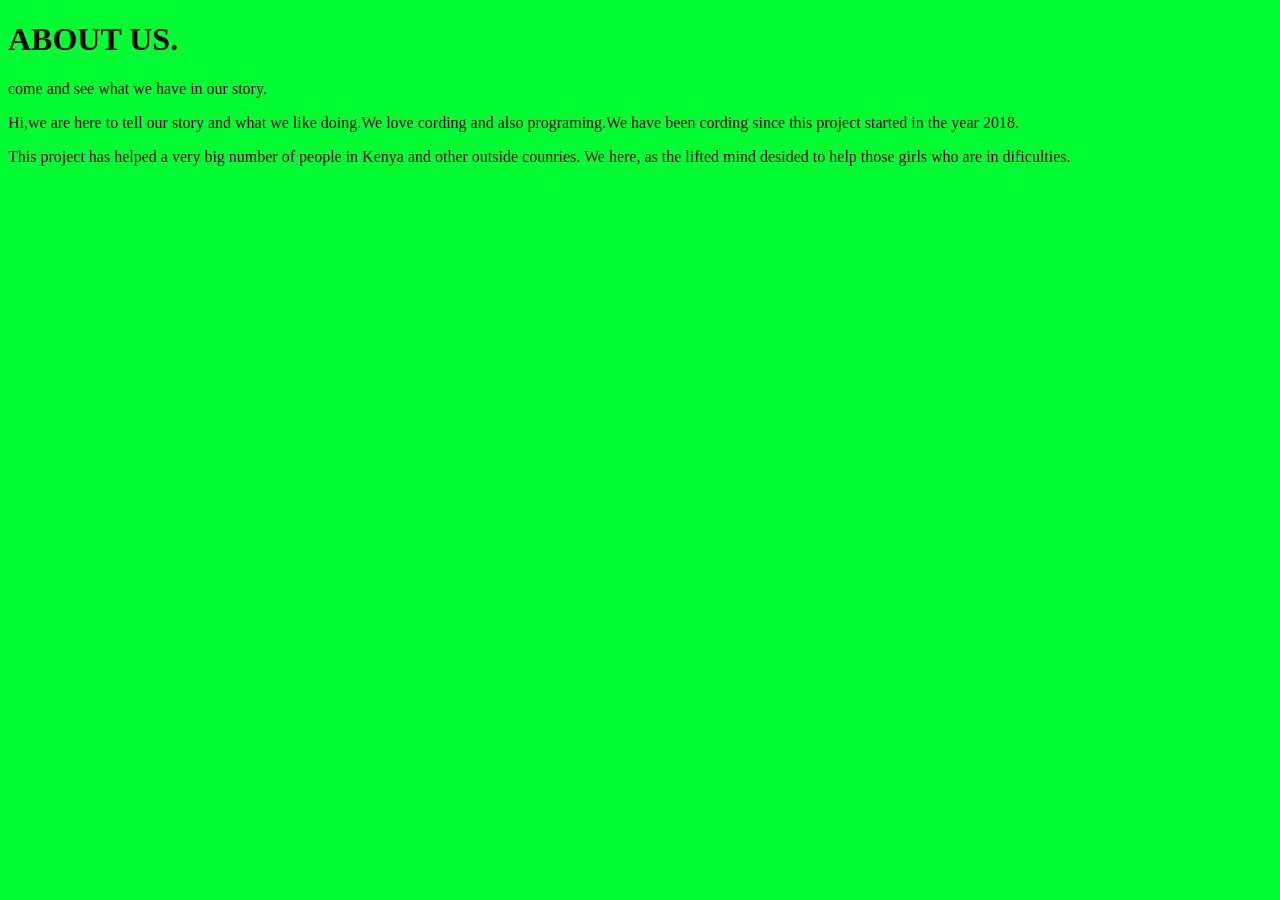
==== about.html @ 5fd6d915 "Today we  have wrote a story about our selves." ====
<!DOCTYPE html>
  <html>
    <head>
        <title>ABOUT US.</title>

    </head>
    <h1>ABOUT US.</h1>
    
    <body style="background-color: #00ff33;">
  <p>come and see what we have in our story.</p>
<p>Hi,we are here to tell our story and what we like doing.We love cording and also programing.We have been cording since this project started in the year 2018.</p>
This project has helped a very big number of people in Kenya and other outside counries.
We here, as the lifted mind desided to help those girls who are in dificulties.




    </body>

  </html>
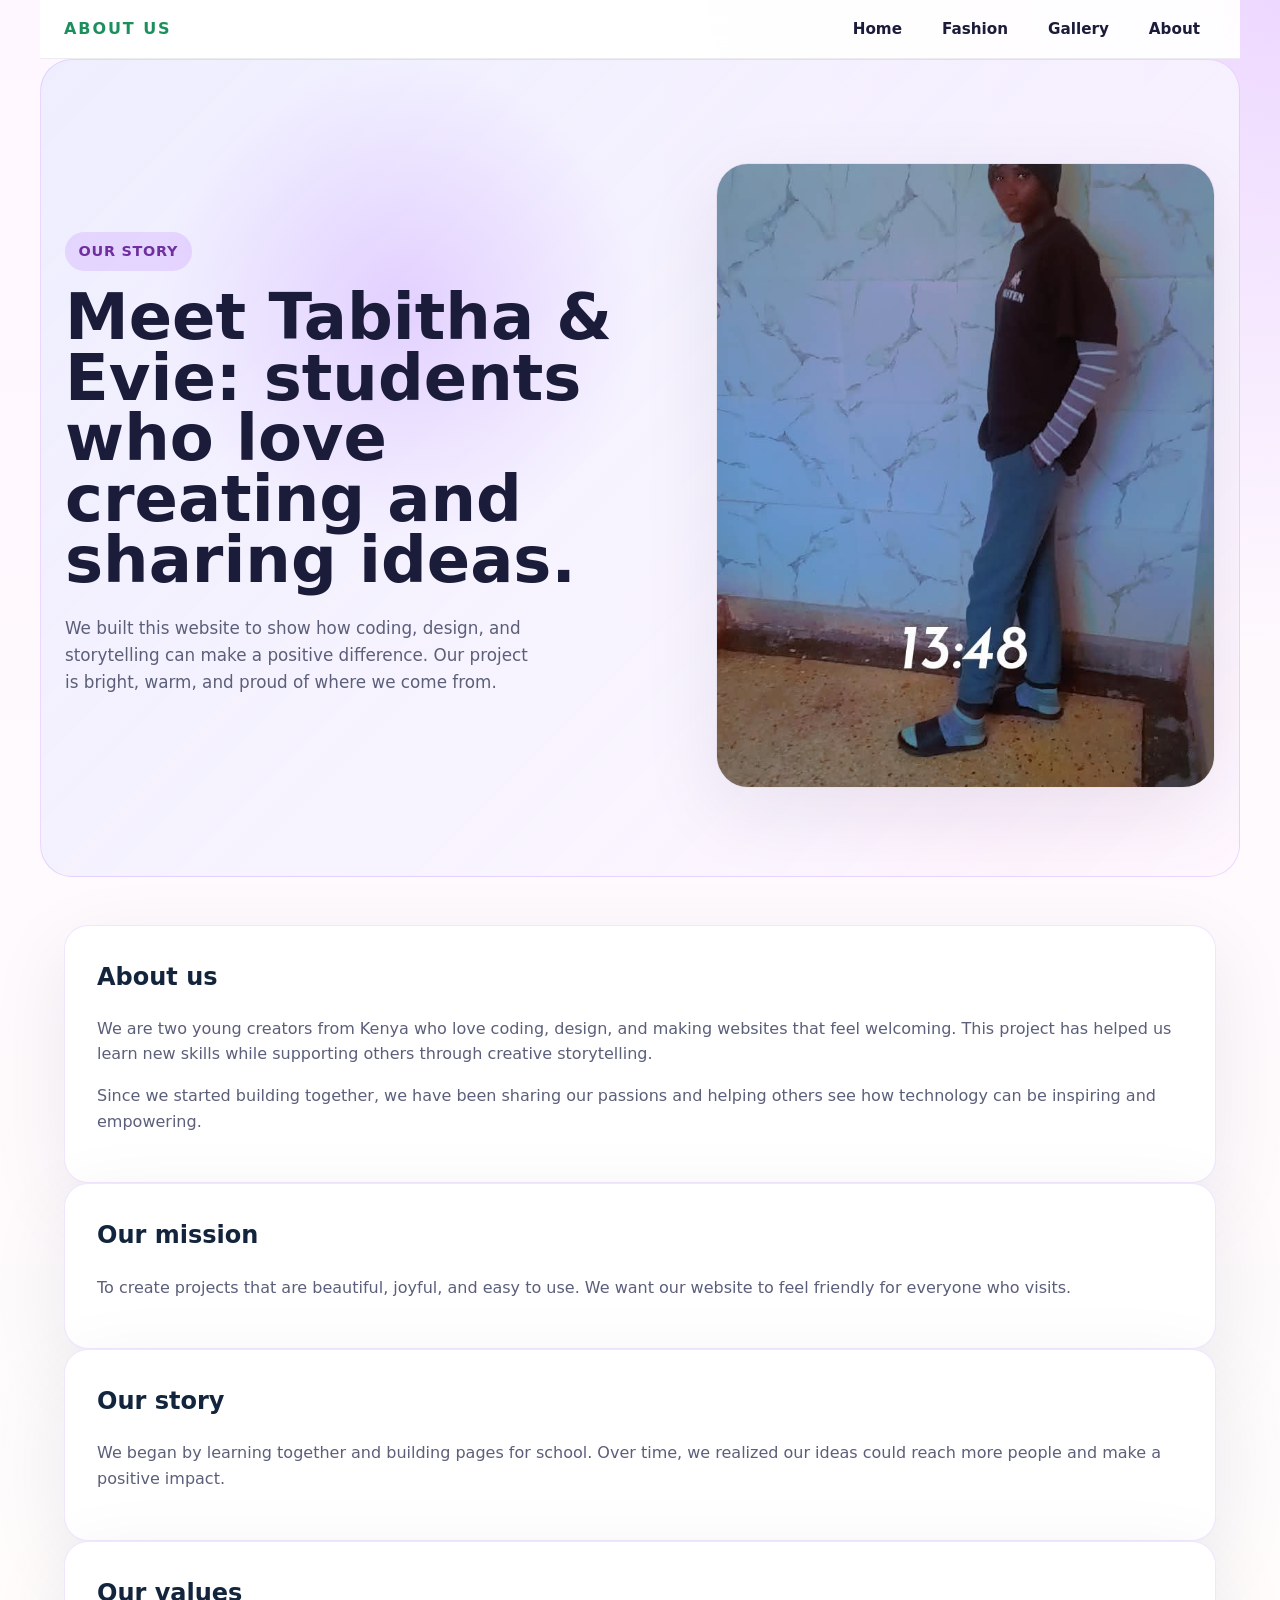
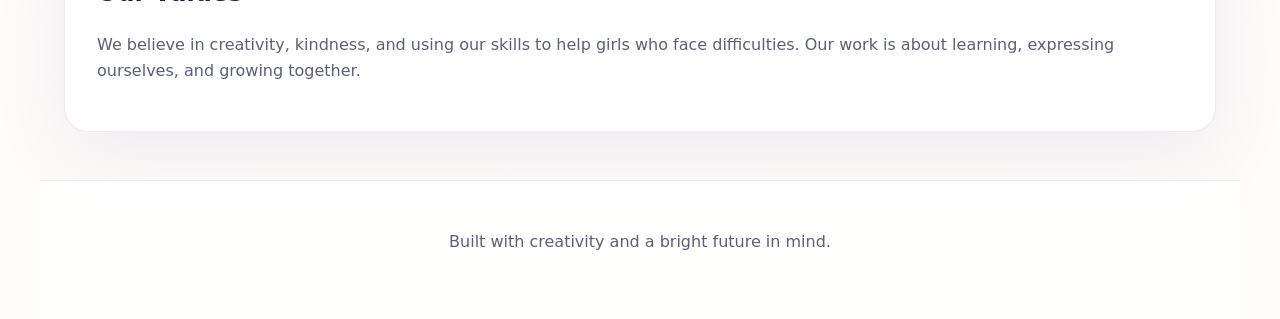
==== commit b2bd421b: "I have change the name of the project then called it index . html and also add some styles" ====
--- a/about.html
+++ b/about.html
@@ -1,25 +1,59 @@
-  <!DOCTYPE html>
-  <html>
-    <head>
-        <title>ABOUT US.</title>
+<!DOCTYPE html>
+<html lang="en">
+<head>
+  <meta charset="utf-8">
+  <title>About Us | Tabitha & Evie</title>
+  <link rel="stylesheet" href="styles.css">
+</head>
+<body class="about-page">
+  <header class="navbar page-wrapper">
+    <div class="navbar-brand">About Us</div>
+    <ul class="nav-menu">
+      <li><a href="our story.html">Home</a></li>
+      <li><a href="fashion.html">Fashion</a></li>
+      <li><a href="gallery.html">Gallery</a></li>
+      <li><a href="about.html">About</a></li>
+    </ul>
+  </header>
 
-    </head>
-    <h1>ABOUT US.</h1>
-    
-    <body style="background-color: #00ff33;">
-  <p>come and see what we have in our story.</p>
-<p>Hi,we are here to tell our story and what we like doing.We love cording and also programing.We have been cording since this project started in the year 2018.</p>
-This project has helped a very big number of people in Kenya and other outside counries.
-We here, as the lifted mind desided to help those girls who are in dificulties.
+  <main class="page-wrapper">
+    <section class="hero about-hero">
+      <div class="hero-copy">
+        <span class="eyebrow">Our story</span>
+        <h1>Meet Tabitha & Evie: students who love creating and sharing ideas.</h1>
+        <p>We built this website to show how coding, design, and storytelling can make a positive difference. Our project is bright, warm, and proud of where we come from.</p>
+      </div>
+      <div class="hero-media">
+        <img src="Snapchat-281722156 (2).jpg" alt="Tabitha smiling" loading="lazy">
+      </div>
+    </section>
 
+    <section class="page-section">
+      <div class="section-card">
+        <h2>About us</h2>
+        <p>We are two young creators from Kenya who love coding, design, and making websites that feel welcoming. This project has helped us learn new skills while supporting others through creative storytelling.</p>
+        <p>Since we started building together, we have been sharing our passions and helping others see how technology can be inspiring and empowering.</p>
+      </div>
 
+      <div class="feature-grid">
+        <article class="feature-card">
+          <h2>Our mission</h2>
+          <p>To create projects that are beautiful, joyful, and easy to use. We want our website to feel friendly for everyone who visits.</p>
+        </article>
+        <article class="feature-card">
+          <h2>Our story</h2>
+          <p>We began by learning together and building pages for school. Over time, we realized our ideas could reach more people and make a positive impact.</p>
+        </article>
+        <article class="feature-card">
+          <h2>Our values</h2>
+          <p>We believe in creativity, kindness, and using our skills to help girls who face difficulties. Our work is about learning, expressing ourselves, and growing together.</p>
+        </article>
+      </div>
+    </section>
+  </main>
 
-
-    </body>
-
-  </html>
-
-
-
-
-    +  <footer class="site-footer page-wrapper">
+    <p>Built with creativity and a bright future in mind.</p>
+  </footer>
+</body>
+</html>
--- a/styles.css
+++ b/styles.css
@@ -0,0 +1,424 @@
+:root {
+  color-scheme: light;
+  --bg: #f8fbff;
+  --surface: #ffffff;
+  --surface-strong: #edf6ff;
+  --text: #1b1c3a;
+  --muted: #5b5f7a;
+  --accent: #1d8f5d;
+  --accent-soft: #dcf6e7;
+  --border: rgba(27, 28, 58, 0.12);
+  --shadow: 0 24px 80px rgba(27, 28, 58, 0.08);
+}
+
+* {
+  box-sizing: border-box;
+}
+
+html {
+  scroll-behavior: smooth;
+}
+
+body {
+  margin: 0;
+  font-family: Inter, system-ui, -apple-system, BlinkMacSystemFont, "Segoe UI", sans-serif;
+  background: radial-gradient(circle at top left, rgba(29, 143, 93, 0.08), transparent 28%),
+    linear-gradient(180deg, #f3fbff 0%, #fcfff8 100%);
+  color: var(--text);
+  line-height: 1.6;
+}
+
+body.home-page {
+  background: radial-gradient(circle at top left, rgba(39, 129, 188, 0.18), transparent 28%),
+    linear-gradient(180deg, #e8f7fd 0%, #fcfff8 100%);
+}
+
+body.about-page {
+  background: radial-gradient(circle at top right, rgba(159, 77, 255, 0.18), transparent 28%),
+    linear-gradient(180deg, #fef7ff 0%, #fffdfb 100%);
+}
+
+body.gallery-page {
+  background: radial-gradient(circle at top left, rgba(243, 135, 168, 0.16), transparent 25%),
+    linear-gradient(180deg, #fff9f5 0%, #f8fbff 100%);
+}
+
+body.fashion-page {
+  background: radial-gradient(circle at top right, rgba(255, 175, 93, 0.18), transparent 25%),
+    linear-gradient(180deg, #fff9f1 0%, #fcfff8 100%);
+}
+
+img {
+  max-width: 100%;
+  display: block;
+}
+
+a {
+  color: inherit;
+  text-decoration: none;
+}
+
+button,
+.button {
+  border: none;
+  cursor: pointer;
+  font: inherit;
+}
+
+.page-wrapper {
+  width: min(1200px, calc(100% - 2rem));
+  margin: 0 auto;
+}
+
+.navbar {
+  position: sticky;
+  top: 0;
+  z-index: 10;
+  display: flex;
+  align-items: center;
+  justify-content: space-between;
+  gap: 1rem;
+  padding: 1rem 1.5rem;
+  background: rgba(255, 255, 255, 0.92);
+  border-bottom: 1px solid rgba(27, 28, 58, 0.08);
+  backdrop-filter: blur(12px);
+}
+
+.navbar-brand {
+  font-weight: 700;
+  letter-spacing: 0.12em;
+  text-transform: uppercase;
+  color: var(--accent);
+}
+
+.nav-menu {
+  display: flex;
+  flex-wrap: wrap;
+  gap: 0.5rem;
+  list-style: none;
+  margin: 0;
+  padding: 0;
+}
+
+.nav-menu a {
+  padding: 0.75rem 1rem;
+  border-radius: 999px;
+  font-size: 0.95rem;
+  font-weight: 600;
+  color: var(--text);
+  transition: transform 0.2s ease, background-color 0.2s ease;
+}
+
+.nav-menu a:hover,
+.nav-menu a:focus-visible {
+  background: var(--accent-soft);
+  color: var(--accent);
+  transform: translateY(-1px);
+}
+
+.hero {
+  position: relative;
+  display: grid;
+  grid-template-columns: minmax(0, 1.1fr) minmax(0, 0.9fr);
+  align-items: center;
+  gap: 2.5rem;
+  min-height: calc(100vh - 82px);
+  padding: 3rem 1.5rem 2rem;
+  background: radial-gradient(circle at top left, rgba(29, 143, 93, 0.18), transparent 32%),
+    radial-gradient(circle at bottom right, rgba(31, 100, 210, 0.12), transparent 30%),
+    linear-gradient(180deg, rgba(255, 255, 255, 0.98), rgba(255, 255, 255, 0.85));
+  border-radius: 32px;
+  overflow: hidden;
+  border: 1px solid rgba(29, 143, 93, 0.12);
+}
+
+.hero::before {
+  content: "";
+  position: absolute;
+  inset: 0;
+  background: radial-gradient(circle at 20% 20%, rgba(255, 205, 86, 0.18), transparent 28%),
+    radial-gradient(circle at 80% 80%, rgba(29, 143, 93, 0.14), transparent 25%);
+  pointer-events: none;
+}
+
+.hero-copy,
+.hero-media {
+  position: relative;
+  z-index: 1;
+}
+
+.hero-copy {
+  max-width: 640px;
+}
+
+.eyebrow {
+  display: inline-flex;
+  align-items: center;
+  gap: 0.5rem;
+  padding: 0.5rem 0.85rem;
+  margin-bottom: 1rem;
+  border-radius: 999px;
+  background: rgba(29, 143, 93, 0.16);
+  color: var(--accent);
+  font-size: 0.9rem;
+  font-weight: 700;
+  letter-spacing: 0.05em;
+  text-transform: uppercase;
+}
+
+.hero-copy h1 {
+  margin: 0;
+  font-size: clamp(2.8rem, 5vw, 4.4rem);
+  line-height: 0.95;
+}
+
+.hero-copy p {
+  margin: 1.5rem 0;
+  font-size: 1.05rem;
+  max-width: 44ch;
+  color: var(--muted);
+}
+
+.button {
+  display: inline-flex;
+  align-items: center;
+  justify-content: center;
+  gap: 0.5rem;
+  background: #1d8f5d;
+  color: white;
+  padding: 0.95rem 1.6rem;
+  border-radius: 999px;
+  text-transform: uppercase;
+  font-weight: 700;
+  letter-spacing: 0.06em;
+  box-shadow: 0 18px 40px rgba(29, 143, 93, 0.18);
+}
+
+.hero-media {
+  min-height: 420px;
+  display: grid;
+  place-items: center;
+}
+
+.hero-media img {
+  width: 100%;
+  border-radius: 32px;
+  box-shadow: var(--shadow);
+  border: 1px solid rgba(27, 28, 58, 0.08);
+  aspect-ratio: 4 / 5;
+  object-fit: cover;
+}
+
+.about-page .hero {
+  background: linear-gradient(135deg, rgba(237, 237, 255, 0.95), rgba(255, 246, 255, 0.82));
+  border-color: rgba(159, 77, 255, 0.18);
+}
+
+.about-page .hero::before {
+  content: "";
+  position: absolute;
+  inset: 0;
+  background: radial-gradient(circle at 30% 30%, rgba(159, 77, 255, 0.2), transparent 24%),
+    radial-gradient(circle at 80% 75%, rgba(249, 168, 212, 0.12), transparent 22%);
+  pointer-events: none;
+}
+
+.about-page .eyebrow {
+  background: rgba(159, 77, 255, 0.16);
+  color: #6f2fa0;
+}
+
+.about-page .section-card,
+.about-page .feature-card {
+  border-color: rgba(159, 77, 255, 0.14);
+}
+
+.gallery-page .section-card {
+  border-color: rgba(243, 135, 168, 0.14);
+  background: rgba(255, 250, 250, 0.96);
+}
+
+.gallery-page .gallery-card {
+  border-color: rgba(243, 135, 168, 0.1);
+  background: rgba(255, 255, 255, 0.95);
+}
+
+.fashion-page .section-card {
+  border-color: rgba(255, 175, 93, 0.18);
+  background: rgba(255, 250, 240, 0.96);
+}
+
+.fashion-page .fashion-card {
+  border-color: rgba(255, 175, 93, 0.12);
+  background: rgba(255, 255, 255, 0.95);
+}
+
+.section-card,
+.feature-card,
+.gallery-card,
+.profile-card {
+  background: var(--surface);
+  border: 1px solid var(--border);
+  border-radius: 24px;
+  padding: 2rem;
+  box-shadow: var(--shadow);
+}
+
+.section-card h2,
+.feature-card h2,
+.profile-card h2 {
+  margin-top: 0;
+  color: #13253d;
+}
+
+.section-card p,
+.feature-card p,
+.profile-card p {
+  color: var(--muted);
+}
+
+.intro,
+.page-section {
+  padding: 3rem 1.5rem;
+}
+
+.profile-grid,
+.info-grid,
+.gallery-grid,
+.fashion-grid {
+  display: grid;
+  gap: 1.5rem;
+}
+
+.profile-grid {
+  grid-template-columns: repeat(auto-fit, minmax(260px, 1fr));
+  margin: 0 1.5rem 2rem;
+}
+
+.feature-grid,
+.info-grid,
+.gallery-grid,
+.fashion-grid {
+  grid-template-columns: repeat(auto-fit, minmax(260px, 1fr));
+}
+
+.profile-card {
+  text-align: center;
+  padding-top: 1rem;
+}
+
+.profile-card img {
+  width: 220px;
+  height: 220px;
+  object-fit: cover;
+  border-radius: 26px;
+  margin: 0 auto 1.3rem;
+}
+
+.profile-card .profile-title {
+  display: block;
+  margin-bottom: 0.5rem;
+  font-size: 1.35rem;
+  color: #15213d;
+}
+
+.profile-card small {
+  display: block;
+  color: var(--accent);
+  font-weight: 700;
+  margin-bottom: 1rem;
+}
+
+.profile-meta {
+  display: grid;
+  gap: 0.5rem;
+  margin-bottom: 1rem;
+}
+
+.profile-meta p {
+  margin: 0;
+}
+
+.story-section {
+  padding: 0 1.5rem 3rem;
+}
+
+.story-section .section-card {
+  max-width: 940px;
+  margin: 0 auto;
+}
+
+.site-footer {
+  padding: 2rem 1.5rem 3rem;
+  text-align: center;
+  color: var(--muted);
+  background: rgba(255, 255, 255, 0.88);
+  border-top: 1px solid rgba(29, 143, 93, 0.12);
+}
+
+.gallery-grid {
+  padding: 0;
+  list-style: none;
+  margin: 0;
+}
+
+.gallery-card img {
+  border-radius: 20px;
+  object-fit: cover;
+  height: 220px;
+}
+
+.gallery-card h3 {
+  margin: 1rem 0 0.5rem;
+  font-size: 1.1rem;
+}
+
+.fashion-grid {
+  margin: 0 1.5rem 3rem;
+}
+
+.fashion-card {
+  padding: 1.5rem;
+  text-align: center;
+}
+
+.fashion-card img {
+  border-radius: 18px;
+  margin-bottom: 1.1rem;
+}
+
+.fashion-card h3 {
+  margin-bottom: 0.5rem;
+}
+
+.fashion-card p {
+  color: var(--muted);
+}
+
+@media (max-width: 900px) {
+  .hero {
+    grid-template-columns: 1fr;
+    min-height: auto;
+    padding-top: 2rem;
+  }
+
+  .hero-media,
+  .hero-copy {
+    width: 100%;
+  }
+}
+
+@media (max-width: 680px) {
+  .navbar {
+    flex-direction: column;
+    align-items: flex-start;
+  }
+
+  .hero {
+    gap: 1.5rem;
+  }
+
+  .hero-copy h1 {
+    font-size: 2.6rem;
+  }
+}
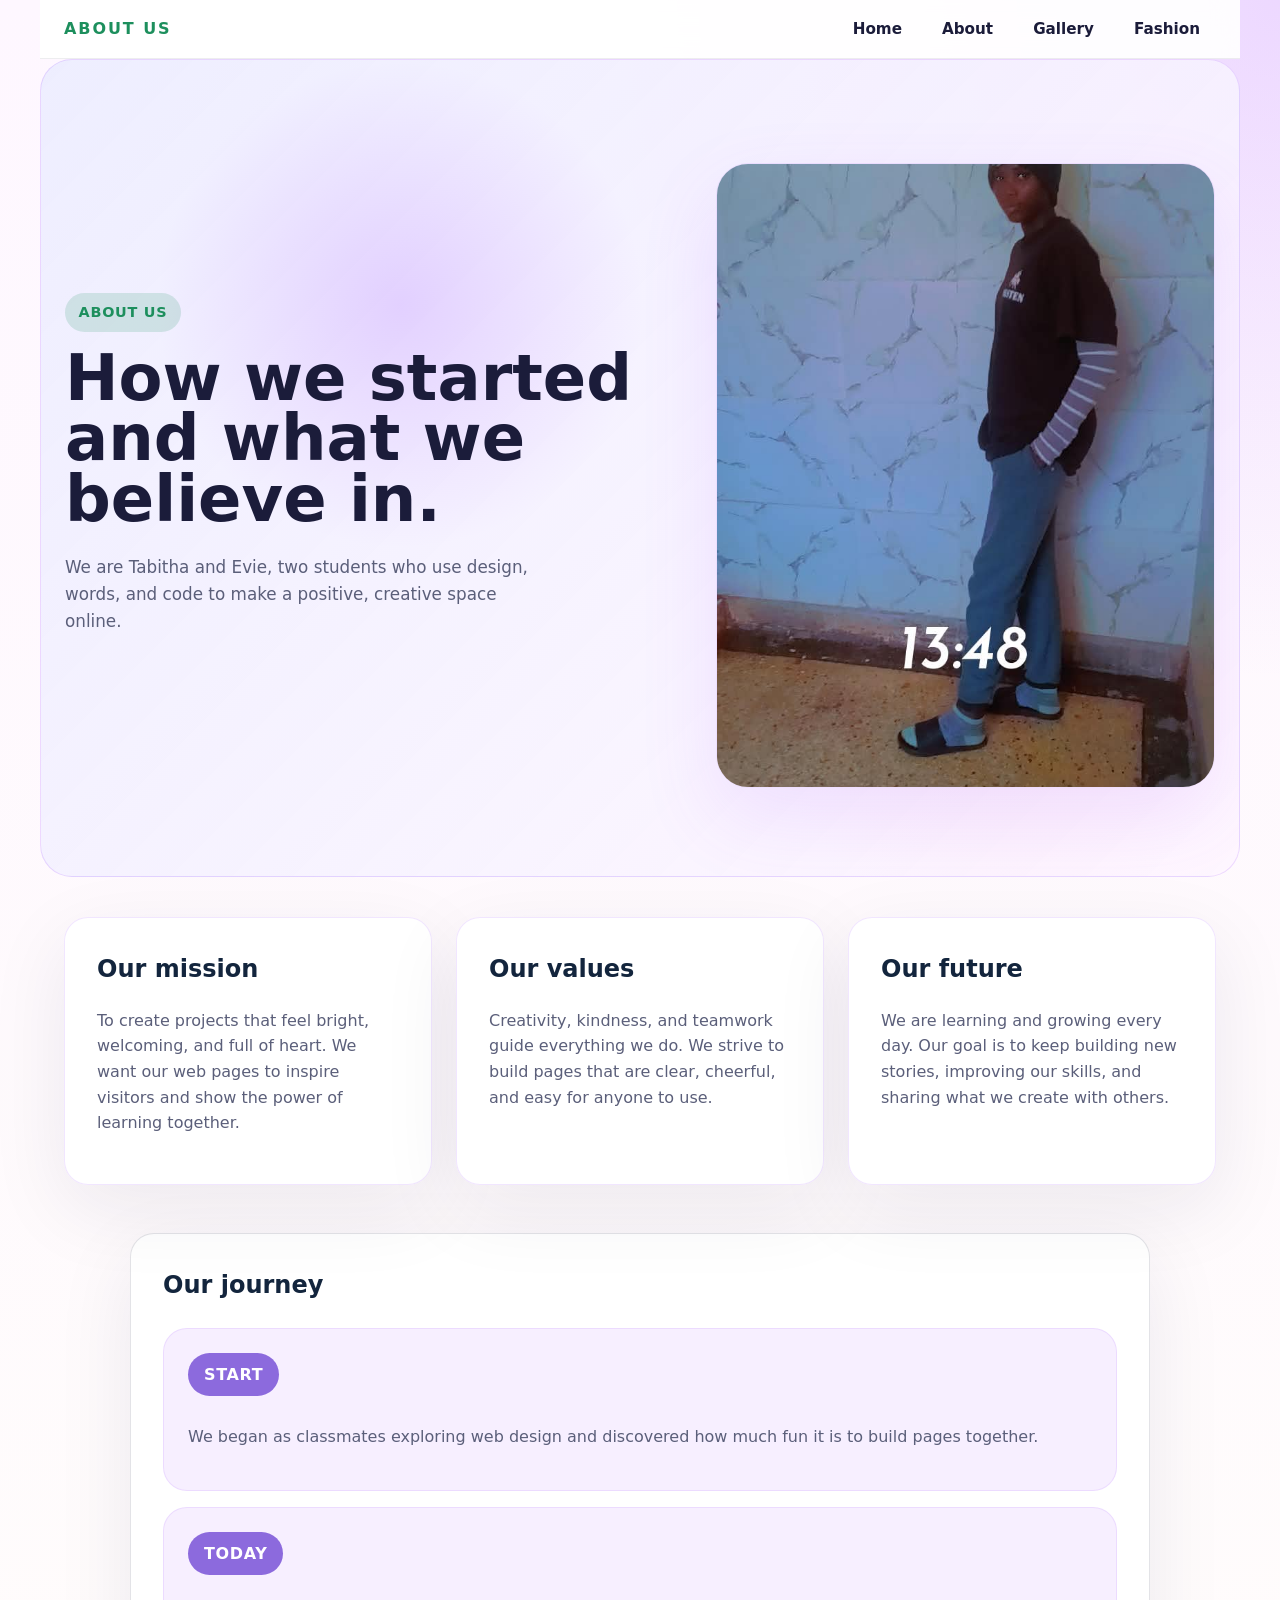
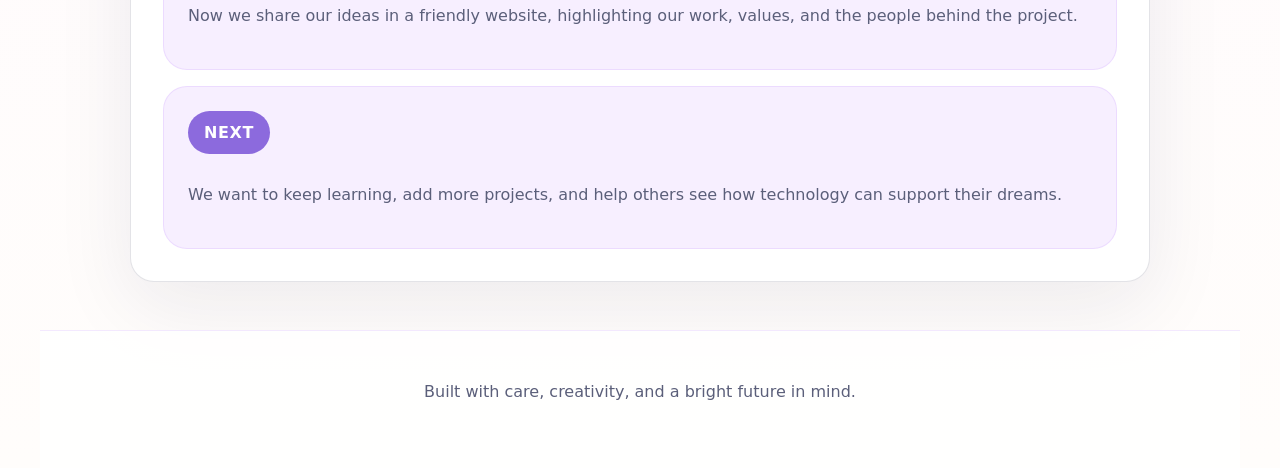
==== commit 02a66b76: "changed the about and home page" ====
--- a/about.html
+++ b/about.html
@@ -2,58 +2,72 @@
 <html lang="en">
 <head>
   <meta charset="utf-8">
-  <title>About Us | Tabitha & Evie</title>
+  <title>About Us | Tabitha &amp; Evie</title>
   <link rel="stylesheet" href="styles.css">
 </head>
 <body class="about-page">
   <header class="navbar page-wrapper">
     <div class="navbar-brand">About Us</div>
     <ul class="nav-menu">
-      <li><a href="our story.html">Home</a></li>
+      <li><a href="index.html">Home</a></li>
+      <li><a href="about.html">About</a></li>
+      <li><a href="gallery.html">Gallery</a></li>
       <li><a href="fashion.html">Fashion</a></li>
-      <li><a href="gallery.html">Gallery</a></li>
-      <li><a href="about.html">About</a></li>
     </ul>
   </header>
 
   <main class="page-wrapper">
     <section class="hero about-hero">
       <div class="hero-copy">
-        <span class="eyebrow">Our story</span>
-        <h1>Meet Tabitha & Evie: students who love creating and sharing ideas.</h1>
-        <p>We built this website to show how coding, design, and storytelling can make a positive difference. Our project is bright, warm, and proud of where we come from.</p>
+        <span class="eyebrow">About us</span>
+        <h1>How we started and what we believe in.</h1>
+        <p>We are Tabitha and Evie, two students who use design, words, and code to make a positive, creative space online.</p>
       </div>
-      <div class="hero-media">
+      <div class="hero-media about-media">
         <img src="Snapchat-281722156 (2).jpg" alt="Tabitha smiling" loading="lazy">
       </div>
     </section>
 
-    <section class="page-section">
-      <div class="section-card">
-        <h2>About us</h2>
-        <p>We are two young creators from Kenya who love coding, design, and making websites that feel welcoming. This project has helped us learn new skills while supporting others through creative storytelling.</p>
-        <p>Since we started building together, we have been sharing our passions and helping others see how technology can be inspiring and empowering.</p>
+    <section class="page-section about-page-section">
+      <div class="feature-grid about-grid">
+        <article class="feature-card about-feature">
+          <h2>Our mission</h2>
+          <p>To create projects that feel bright, welcoming, and full of heart. We want our web pages to inspire visitors and show the power of learning together.</p>
+        </article>
+        <article class="feature-card about-feature">
+          <h2>Our values</h2>
+          <p>Creativity, kindness, and teamwork guide everything we do. We strive to build pages that are clear, cheerful, and easy for anyone to use.</p>
+        </article>
+        <article class="feature-card about-feature">
+          <h2>Our future</h2>
+          <p>We are learning and growing every day. Our goal is to keep building new stories, improving our skills, and sharing what we create with others.</p>
+        </article>
       </div>
+    </section>
 
-      <div class="feature-grid">
-        <article class="feature-card">
-          <h2>Our mission</h2>
-          <p>To create projects that are beautiful, joyful, and easy to use. We want our website to feel friendly for everyone who visits.</p>
-        </article>
-        <article class="feature-card">
-          <h2>Our story</h2>
-          <p>We began by learning together and building pages for school. Over time, we realized our ideas could reach more people and make a positive impact.</p>
-        </article>
-        <article class="feature-card">
-          <h2>Our values</h2>
-          <p>We believe in creativity, kindness, and using our skills to help girls who face difficulties. Our work is about learning, expressing ourselves, and growing together.</p>
-        </article>
+    <section class="timeline-section">
+      <div class="section-card timeline-card">
+        <h2>Our journey</h2>
+        <div class="timeline">
+          <div class="timeline-item">
+            <span class="timeline-date">Start</span>
+            <p>We began as classmates exploring web design and discovered how much fun it is to build pages together.</p>
+          </div>
+          <div class="timeline-item">
+            <span class="timeline-date">Today</span>
+            <p>Now we share our ideas in a friendly website, highlighting our work, values, and the people behind the project.</p>
+          </div>
+          <div class="timeline-item">
+            <span class="timeline-date">Next</span>
+            <p>We want to keep learning, add more projects, and help others see how technology can support their dreams.</p>
+          </div>
+        </div>
       </div>
     </section>
   </main>
 
   <footer class="site-footer page-wrapper">
-    <p>Built with creativity and a bright future in mind.</p>
+    <p>Built with care, creativity, and a bright future in mind.</p>
   </footer>
 </body>
 </html>
--- a/styles.css
+++ b/styles.css
@@ -209,12 +209,28 @@
   object-fit: cover;
 }
 
-.about-page .hero {
+.home-hero {
+  background: radial-gradient(circle at top left, rgba(31, 103, 214, 0.14), transparent 30%),
+    radial-gradient(circle at bottom right, rgba(29, 143, 93, 0.12), transparent 28%),
+    linear-gradient(180deg, rgba(255, 255, 255, 0.95), rgba(239, 248, 255, 0.95));
+  border-color: rgba(31, 103, 214, 0.18);
+}
+
+.hero-ring::after {
+  content: "";
+  position: absolute;
+  inset: 0;
+  border-radius: 32px;
+  box-shadow: inset 0 0 0 1px rgba(29, 143, 93, 0.08);
+  pointer-events: none;
+}
+
+.about-hero {
   background: linear-gradient(135deg, rgba(237, 237, 255, 0.95), rgba(255, 246, 255, 0.82));
   border-color: rgba(159, 77, 255, 0.18);
 }
 
-.about-page .hero::before {
+.about-hero::before {
   content: "";
   position: absolute;
   inset: 0;
@@ -223,34 +239,14 @@
   pointer-events: none;
 }
 
-.about-page .eyebrow {
-  background: rgba(159, 77, 255, 0.16);
-  color: #6f2fa0;
-}
-
-.about-page .section-card,
-.about-page .feature-card {
-  border-color: rgba(159, 77, 255, 0.14);
-}
-
-.gallery-page .section-card {
-  border-color: rgba(243, 135, 168, 0.14);
-  background: rgba(255, 250, 250, 0.96);
-}
-
-.gallery-page .gallery-card {
-  border-color: rgba(243, 135, 168, 0.1);
-  background: rgba(255, 255, 255, 0.95);
-}
-
-.fashion-page .section-card {
-  border-color: rgba(255, 175, 93, 0.18);
-  background: rgba(255, 250, 240, 0.96);
-}
-
-.fashion-page .fashion-card {
-  border-color: rgba(255, 175, 93, 0.12);
-  background: rgba(255, 255, 255, 0.95);
+.about-page .page-section {
+  padding-top: 2.5rem;
+}
+
+.hero-media.about-media img {
+  border-radius: 32px;
+  border: 1px solid rgba(159, 77, 255, 0.12);
+  box-shadow: 0 30px 80px rgba(159, 77, 255, 0.12);
 }
 
 .section-card,
@@ -282,7 +278,9 @@
   padding: 3rem 1.5rem;
 }
 
+.home-highlights,
 .profile-grid,
+.feature-grid,
 .info-grid,
 .gallery-grid,
 .fashion-grid {
@@ -290,9 +288,22 @@
   gap: 1.5rem;
 }
 
-.profile-grid {
-  grid-template-columns: repeat(auto-fit, minmax(260px, 1fr));
-  margin: 0 1.5rem 2rem;
+.home-highlights {
+  grid-template-columns: repeat(auto-fit, minmax(220px, 1fr));
+  margin: 2rem 1.5rem;
+}
+
+.highlight-card {
+  padding: 2rem;
+  border-radius: 28px;
+  background: linear-gradient(135deg, #ffffff, #f5fbff);
+  border: 1px solid rgba(29, 143, 93, 0.12);
+  box-shadow: 0 20px 50px rgba(29, 143, 93, 0.08);
+}
+
+.highlight-card h2 {
+  margin-bottom: 0.75rem;
+  color: #154f76;
 }
 
 .feature-grid,
@@ -302,17 +313,32 @@
   grid-template-columns: repeat(auto-fit, minmax(260px, 1fr));
 }
 
+.profile-grid {
+  grid-template-columns: repeat(auto-fit, minmax(260px, 1fr));
+  margin: 0 1.5rem 2rem;
+}
+
 .profile-card {
   text-align: center;
   padding-top: 1rem;
+}
+
+.profile-card.home-profile {
+  background: linear-gradient(180deg, #ffffff, #eff8ff);
+  border-color: rgba(29, 143, 93, 0.14);
+}
+
+.profile-card.home-profile .profile-title {
+  color: #175f79;
 }
 
 .profile-card img {
   width: 220px;
   height: 220px;
   object-fit: cover;
-  border-radius: 26px;
+  border-radius: 28px;
   margin: 0 auto 1.3rem;
+  border: 4px solid rgba(29, 143, 93, 0.12);
 }
 
 .profile-card .profile-title {
@@ -339,13 +365,58 @@
   margin: 0;
 }
 
-.story-section {
+.story-section,
+.timeline-section {
   padding: 0 1.5rem 3rem;
 }
 
-.story-section .section-card {
+.home-story .section-card {
   max-width: 940px;
   margin: 0 auto;
+}
+
+.about-feature {
+  padding: 2rem;
+  background: rgba(255, 255, 255, 0.94);
+  border-color: rgba(159, 77, 255, 0.14);
+}
+
+.about-grid {
+  grid-template-columns: repeat(auto-fit, minmax(240px, 1fr));
+}
+
+.timeline-card {
+  max-width: 1020px;
+  margin: 0 auto;
+}
+
+.timeline {
+  display: grid;
+  gap: 1rem;
+  margin-top: 1.5rem;
+}
+
+.timeline-item {
+  display: grid;
+  gap: 0.75rem;
+  padding: 1.5rem;
+  border-radius: 24px;
+  background: rgba(246, 237, 255, 0.88);
+  border: 1px solid rgba(159, 77, 255, 0.12);
+}
+
+.timeline-date {
+  display: inline-flex;
+  align-items: center;
+  justify-content: center;
+  width: max-content;
+  padding: 0.55rem 1rem;
+  border-radius: 999px;
+  background: #8c6add;
+  color: white;
+  font-weight: 700;
+  text-transform: uppercase;
+  letter-spacing: 0.04em;
 }
 
 .site-footer {
@@ -356,6 +427,10 @@
   border-top: 1px solid rgba(29, 143, 93, 0.12);
 }
 
+.about-page .site-footer {
+  border-top-color: rgba(159, 77, 255, 0.12);
+}
+
 .gallery-grid {
   padding: 0;
   list-style: none;
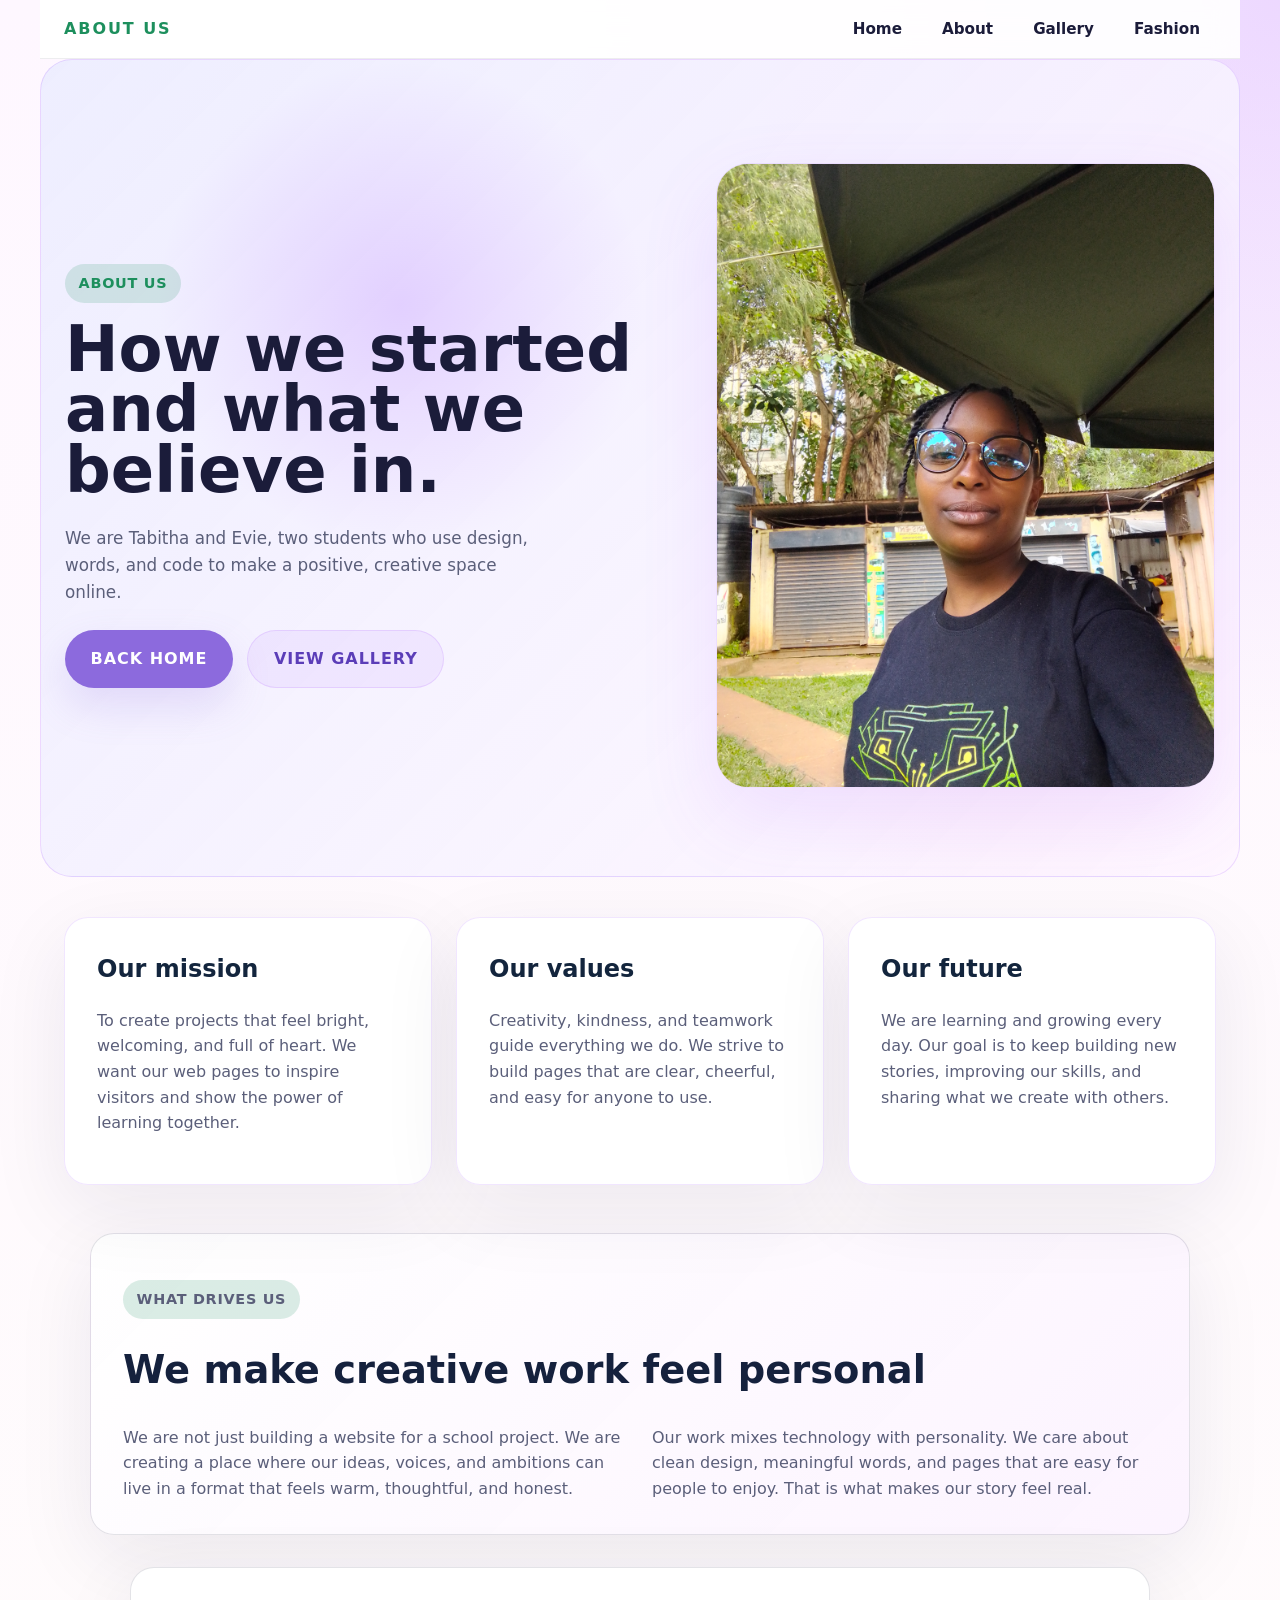
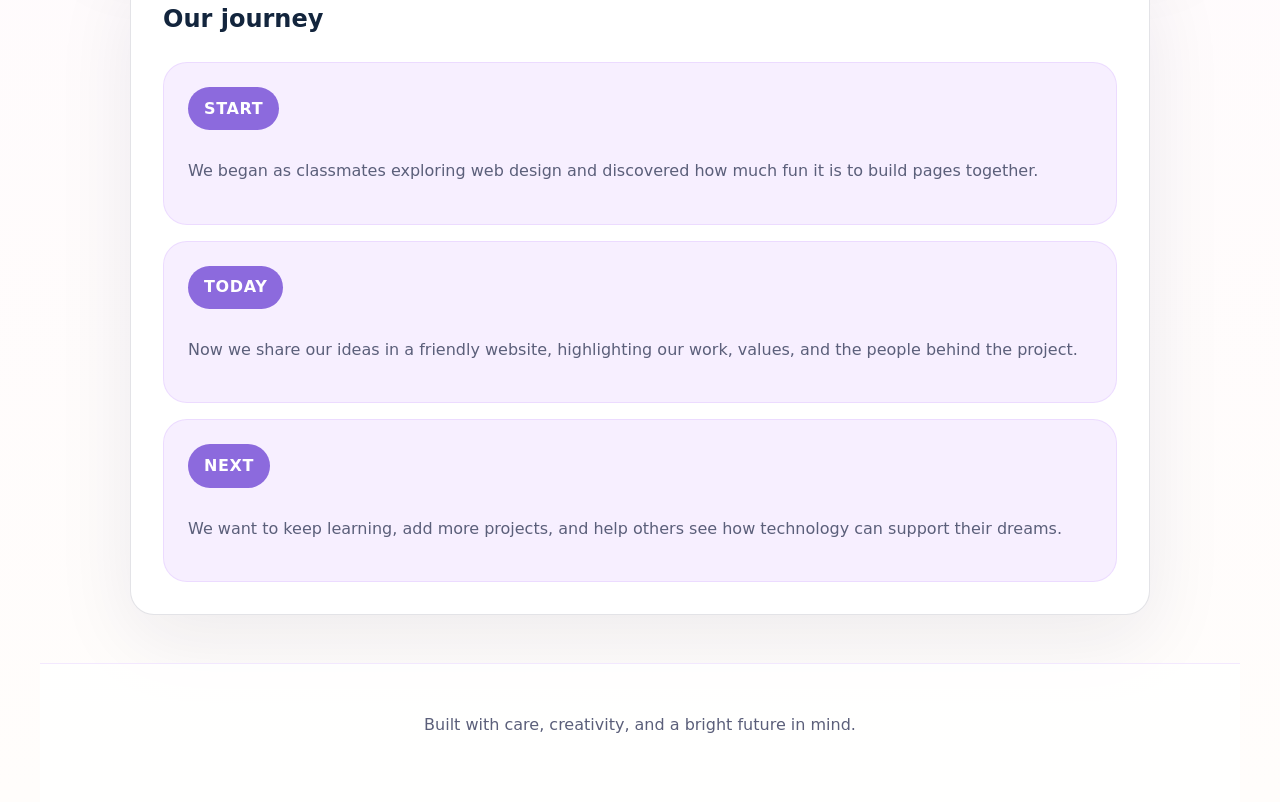
==== commit 3ab04cea: "added some newbackground colour to the home page and other pages" ====
--- a/about.html
+++ b/about.html
@@ -22,9 +22,13 @@
         <span class="eyebrow">About us</span>
         <h1>How we started and what we believe in.</h1>
         <p>We are Tabitha and Evie, two students who use design, words, and code to make a positive, creative space online.</p>
+        <div class="cta-row">
+          <a class="button about-button" href="index.html">Back home</a>
+          <a class="button secondary about-secondary" href="gallery.html">View gallery</a>
+        </div>
       </div>
       <div class="hero-media about-media">
-        <img src="Snapchat-281722156 (2).jpg" alt="Tabitha smiling" loading="lazy">
+        <img src="IMG_20250622_161156_739@-599528293.jpg" alt="Evie smiling" loading="lazy">
       </div>
     </section>
 
@@ -42,6 +46,19 @@
           <h2>Our future</h2>
           <p>We are learning and growing every day. Our goal is to keep building new stories, improving our skills, and sharing what we create with others.</p>
         </article>
+      </div>
+    </section>
+
+    <section class="about-extra">
+      <div class="section-card about-story-card">
+        <div class="section-heading left-align">
+          <p class="eyebrow">What drives us</p>
+          <h2>We make creative work feel personal</h2>
+        </div>
+        <div class="about-story-grid">
+          <p>We are not just building a website for a school project. We are creating a place where our ideas, voices, and ambitions can live in a format that feels warm, thoughtful, and honest.</p>
+          <p>Our work mixes technology with personality. We care about clean design, meaningful words, and pages that are easy for people to enjoy. That is what makes our story feel real.</p>
+        </div>
       </div>
     </section>
 
--- a/styles.css
+++ b/styles.css
@@ -29,8 +29,7 @@
 }
 
 body.home-page {
-  background: radial-gradient(circle at top left, rgba(39, 129, 188, 0.18), transparent 28%),
-    linear-gradient(180deg, #e8f7fd 0%, #fcfff8 100%);
+  background: linear-gradient(180deg, #fff7d6 0%, #ffe7ba 18%, #fff0f8 42%, #edf9ff 100%);
 }
 
 body.about-page {
@@ -39,13 +38,11 @@
 }
 
 body.gallery-page {
-  background: radial-gradient(circle at top left, rgba(243, 135, 168, 0.16), transparent 25%),
-    linear-gradient(180deg, #fff9f5 0%, #f8fbff 100%);
+  background: linear-gradient(180deg, #fff7ef 0%, #ffe8f0 22%, #f0fffa 50%, #eef7ff 100%);
 }
 
 body.fashion-page {
-  background: radial-gradient(circle at top right, rgba(255, 175, 93, 0.18), transparent 25%),
-    linear-gradient(180deg, #fff9f1 0%, #fcfff8 100%);
+  background: linear-gradient(180deg, #ffeef5 0%, #fff4d8 20%, #ffe4f0 48%, #e9f7ff 100%);
 }
 
 img {
@@ -179,19 +176,44 @@
   color: var(--muted);
 }
 
+.cta-row {
+  display: flex;
+  flex-wrap: wrap;
+  gap: 0.9rem;
+  margin-top: 1.5rem;
+}
+
 .button {
   display: inline-flex;
   align-items: center;
   justify-content: center;
   gap: 0.5rem;
-  background: #1d8f5d;
+  background: linear-gradient(135deg, #ff7a00, #ff3f81, #3aa1ff);
   color: white;
   padding: 0.95rem 1.6rem;
   border-radius: 999px;
   text-transform: uppercase;
   font-weight: 700;
   letter-spacing: 0.06em;
-  box-shadow: 0 18px 40px rgba(29, 143, 93, 0.18);
+  box-shadow: 0 18px 40px rgba(255, 95, 117, 0.32);
+}
+
+.button.secondary {
+  background: linear-gradient(135deg, rgba(58, 118, 255, 0.12), rgba(86, 194, 255, 0.18));
+  color: #184eb2;
+  border: 1px solid rgba(58, 118, 255, 0.2);
+  box-shadow: none;
+}
+
+.button.about-button {
+  background: #8c6add;
+  box-shadow: 0 18px 40px rgba(140, 106, 221, 0.18);
+}
+
+.button.about-secondary {
+  background: rgba(159, 77, 255, 0.08);
+  color: #5b3db8;
+  border: 1px solid rgba(159, 77, 255, 0.15);
 }
 
 .hero-media {
@@ -210,10 +232,13 @@
 }
 
 .home-hero {
-  background: radial-gradient(circle at top left, rgba(31, 103, 214, 0.14), transparent 30%),
-    radial-gradient(circle at bottom right, rgba(29, 143, 93, 0.12), transparent 28%),
-    linear-gradient(180deg, rgba(255, 255, 255, 0.95), rgba(239, 248, 255, 0.95));
-  border-color: rgba(31, 103, 214, 0.18);
+  background: linear-gradient(135deg, #ffd95a 0%, #ff8a5b 22%, #ff557c 44%, #7ec9ff 72%, #d9fff0 100%);
+  border-color: rgba(255, 255, 255, 0.5);
+}
+
+.home-visual img {
+  border-radius: 32px 32px 52px 32px;
+  box-shadow: 0 26px 60px rgba(31, 103, 214, 0.16);
 }
 
 .hero-ring::after {
@@ -228,6 +253,21 @@
 .about-hero {
   background: linear-gradient(135deg, rgba(237, 237, 255, 0.95), rgba(255, 246, 255, 0.82));
   border-color: rgba(159, 77, 255, 0.18);
+}
+
+body.fashion-page .hero {
+  background: linear-gradient(135deg, #ff6ba6 0%, #ff9f43 26%, #ffd65a 50%, #7ed7ff 75%, #d7fff4 100%);
+  border-color: rgba(255, 255, 255, 0.45);
+}
+
+body.fashion-page .hero::before {
+  background: radial-gradient(circle at 20% 20%, rgba(255, 244, 182, 0.5), transparent 22%),
+    radial-gradient(circle at 78% 76%, rgba(113, 211, 255, 0.3), transparent 24%);
+}
+
+.about-media img {
+  border-radius: 32px 52px 32px 32px;
+  box-shadow: 0 26px 60px rgba(159, 77, 255, 0.16);
 }
 
 .about-hero::before {
@@ -283,7 +323,9 @@
 .feature-grid,
 .info-grid,
 .gallery-grid,
-.fashion-grid {
+.fashion-grid,
+.home-journey-grid,
+.about-story-grid {
   display: grid;
   gap: 1.5rem;
 }
@@ -296,14 +338,72 @@
 .highlight-card {
   padding: 2rem;
   border-radius: 28px;
-  background: linear-gradient(135deg, #ffffff, #f5fbff);
-  border: 1px solid rgba(29, 143, 93, 0.12);
-  box-shadow: 0 20px 50px rgba(29, 143, 93, 0.08);
+  background: linear-gradient(135deg, #fffde5 0%, #ffe3cf 28%, #dff6ff 70%, #e9ffe8 100%);
+  border: 1px solid rgba(255, 125, 76, 0.22);
+  box-shadow: 0 20px 50px rgba(255, 141, 89, 0.12);
 }
 
 .highlight-card h2 {
   margin-bottom: 0.75rem;
-  color: #154f76;
+  color: #1d4d92;
+}
+
+.section-heading {
+  margin-bottom: 1.5rem;
+  text-align: center;
+}
+
+.section-heading.left-align {
+  text-align: left;
+}
+
+.section-heading h2 {
+  margin: 0.25rem 0 0;
+  font-size: clamp(2rem, 3vw, 2.8rem);
+  color: #15213d;
+}
+
+.home-journey {
+  margin: 0 1.5rem 2.5rem;
+  padding: 2.25rem 1.5rem;
+  background: linear-gradient(135deg, rgba(255, 255, 255, 0.8), rgba(255, 248, 240, 0.92));
+  border: 1px solid rgba(255, 138, 61, 0.12);
+  border-radius: 32px;
+}
+
+.home-journey-grid {
+  grid-template-columns: repeat(auto-fit, minmax(220px, 1fr));
+}
+
+.journey-card {
+  padding: 1.5rem;
+  border-radius: 24px;
+  background: linear-gradient(180deg, #fffef7 0%, #ffe9d6 32%, #e7f7ff 100%);
+  border: 1px solid rgba(255, 138, 61, 0.2);
+  box-shadow: 0 18px 40px rgba(255, 138, 61, 0.1);
+}
+
+.journey-number {
+  display: inline-flex;
+  width: 2.7rem;
+  height: 2.7rem;
+  align-items: center;
+  justify-content: center;
+  border-radius: 50%;
+  background: linear-gradient(135deg, rgba(255, 138, 61, 0.18), rgba(91, 157, 255, 0.18), rgba(255, 77, 141, 0.18));
+  color: #d94868;
+  font-weight: 800;
+  margin-bottom: 0.75rem;
+}
+
+.journey-card h3 {
+  margin: 0 0 0.5rem;
+  color: #13253d;
+}
+
+.journey-card p {
+  margin: 0;
+  color: var(--muted);
 }
 
 .feature-grid,
@@ -324,12 +424,12 @@
 }
 
 .profile-card.home-profile {
-  background: linear-gradient(180deg, #ffffff, #eff8ff);
-  border-color: rgba(29, 143, 93, 0.14);
+  background: linear-gradient(180deg, #ffffff, #fffaf6);
+  border-color: rgba(255, 138, 61, 0.16);
 }
 
 .profile-card.home-profile .profile-title {
-  color: #175f79;
+  color: #134f8a;
 }
 
 .profile-card img {
@@ -383,6 +483,27 @@
 
 .about-grid {
   grid-template-columns: repeat(auto-fit, minmax(240px, 1fr));
+}
+
+.about-extra {
+  padding: 0 1.5rem 2rem;
+}
+
+.about-story-card {
+  max-width: 1100px;
+  margin: 0 auto;
+  background: linear-gradient(135deg, rgba(255, 255, 255, 0.98), rgba(252, 243, 255, 0.96));
+}
+
+.about-story-grid {
+  grid-template-columns: repeat(auto-fit, minmax(240px, 1fr));
+  margin-top: 1rem;
+}
+
+.about-story-grid p {
+  margin: 0;
+  color: var(--muted);
+  font-size: 1rem;
 }
 
 .timeline-card {
@@ -431,21 +552,92 @@
   border-top-color: rgba(159, 77, 255, 0.12);
 }
 
+.gallery-intro {
+  display: flex;
+  align-items: center;
+  justify-content: space-between;
+  gap: 1.5rem;
+  margin-bottom: 2rem;
+  padding: 2rem 2.25rem;
+  background: linear-gradient(135deg, #fff9eb 0%, #ffdfe6 26%, #dcf8ff 72%, #edfef6 100%);
+  border: 1px solid rgba(255, 124, 89, 0.18);
+}
+
+.gallery-copy {
+  max-width: 620px;
+}
+
+.gallery-copy h1 {
+  margin: 0.25rem 0 0.5rem;
+  font-size: clamp(2.2rem, 4vw, 3.5rem);
+}
+
+.gallery-copy p {
+  margin: 0;
+  color: var(--muted);
+}
+
+.gallery-badges {
+  display: flex;
+  flex-wrap: wrap;
+  gap: 0.75rem;
+  justify-content: flex-end;
+}
+
+.badge {
+  display: inline-flex;
+  align-items: center;
+  padding: 0.7rem 1rem;
+  border-radius: 999px;
+  background: linear-gradient(135deg, rgba(255, 153, 0, 0.18), rgba(255, 90, 146, 0.18), rgba(93, 161, 255, 0.18));
+  border: 1px solid rgba(255, 120, 90, 0.2);
+  color: #a63b7f;
+  font-weight: 700;
+  font-size: 0.82rem;
+  letter-spacing: 0.04em;
+  text-transform: uppercase;
+}
+
 .gallery-grid {
   padding: 0;
   list-style: none;
   margin: 0;
+  grid-template-columns: repeat(auto-fit, minmax(250px, 1fr));
+}
+
+.gallery-card {
+  overflow: hidden;
+  background: linear-gradient(180deg, #ffffff 0%, #fffaf0 100%);
+  border: 1px solid rgba(255, 124, 89, 0.14);
+  transition: transform 0.22s ease, box-shadow 0.22s ease;
+}
+
+.gallery-card:hover,
+.gallery-card:focus-within {
+  transform: translateY(-6px);
+  box-shadow: 0 22px 52px rgba(255, 122, 90, 0.15);
 }
 
 .gallery-card img {
-  border-radius: 20px;
+  border-radius: 20px 20px 0 0;
   object-fit: cover;
-  height: 220px;
+  width: 100%;
+  height: 280px;
+}
+
+.card-copy {
+  padding: 1rem 1rem 0.25rem;
 }
 
 .gallery-card h3 {
-  margin: 1rem 0 0.5rem;
-  font-size: 1.1rem;
+  margin: 0 0 0.4rem;
+  font-size: 1.15rem;
+}
+
+.card-copy p {
+  margin: 0;
+  color: var(--muted);
+  font-size: 0.95rem;
 }
 
 .fashion-grid {
